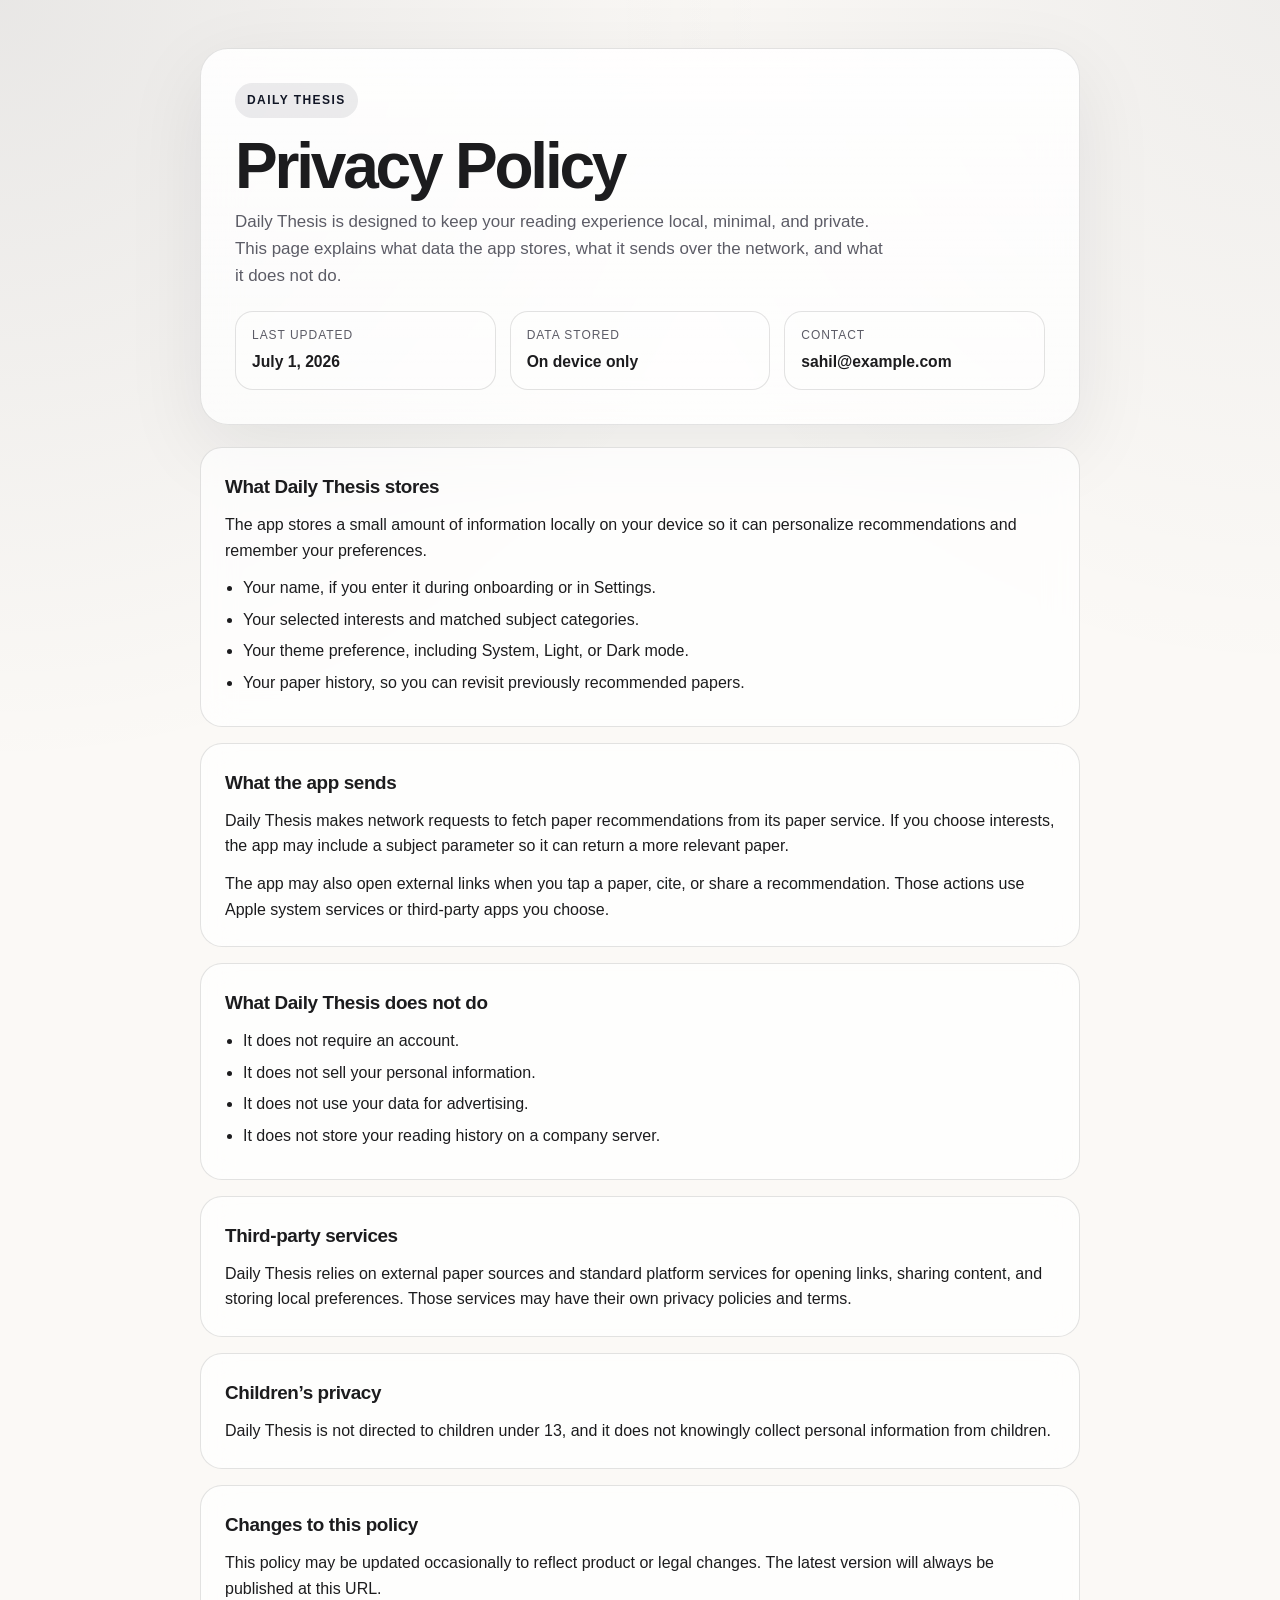
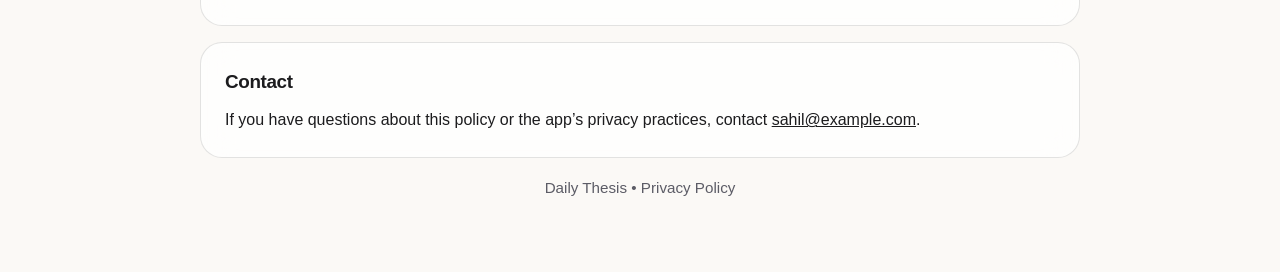
==== privacy-policy.html @ 1da26eee "Add Windows runner support with DPI awareness and console output - Created a manifest file for the W" ====
<!doctype html>
<html lang="en">
  <head>
    <meta charset="utf-8" />
    <meta name="viewport" content="width=device-width, initial-scale=1" />
    <meta name="color-scheme" content="light dark" />
    <title>Daily Thesis Privacy Policy</title>
    <style>
      :root {
        --bg: #fbf9f6;
        --panel: rgba(255, 255, 255, 0.72);
        --panel-strong: rgba(255, 255, 255, 0.9);
        --text: #1c1c1e;
        --muted: #5c5c66;
        --line: rgba(28, 28, 30, 0.12);
        --accent: #111625;
        --accent-soft: rgba(17, 22, 37, 0.08);
        --shadow: 0 24px 80px rgba(17, 22, 37, 0.08);
      }

      @media (prefers-color-scheme: dark) {
        :root {
          --bg: #0f1115;
          --panel: rgba(22, 26, 33, 0.78);
          --panel-strong: rgba(22, 26, 33, 0.94);
          --text: #f4f5f7;
          --muted: #b3bac7;
          --line: rgba(244, 245, 247, 0.12);
          --accent: #f4f5f7;
          --accent-soft: rgba(244, 245, 247, 0.08);
          --shadow: 0 24px 80px rgba(0, 0, 0, 0.35);
        }
      }

      * {
        box-sizing: border-box;
      }

      html {
        background:
          radial-gradient(
            circle at top left,
            rgba(17, 22, 37, 0.08),
            transparent 34%
          ),
          radial-gradient(
            circle at top right,
            rgba(17, 22, 37, 0.05),
            transparent 30%
          ),
          var(--bg);
      }

      body {
        margin: 0;
        min-height: 100vh;
        font-family:
          -apple-system, BlinkMacSystemFont, "Segoe UI", Roboto, Helvetica,
          Arial, sans-serif;
        color: var(--text);
        line-height: 1.6;
        background: transparent;
      }

      .wrap {
        max-width: 920px;
        margin: 0 auto;
        padding: 48px 20px 72px;
      }

      .hero {
        position: relative;
        overflow: hidden;
        border: 1px solid var(--line);
        border-radius: 28px;
        background: linear-gradient(180deg, var(--panel-strong), var(--panel));
        box-shadow: var(--shadow);
        padding: 34px;
        margin-bottom: 22px;
        backdrop-filter: blur(18px);
        -webkit-backdrop-filter: blur(18px);
      }

      .eyebrow {
        display: inline-flex;
        align-items: center;
        gap: 8px;
        padding: 8px 12px;
        border-radius: 999px;
        background: var(--accent-soft);
        color: var(--accent);
        font-size: 12px;
        font-weight: 700;
        letter-spacing: 0.12em;
        text-transform: uppercase;
      }

      h1 {
        margin: 18px 0 10px;
        font-size: clamp(2.4rem, 5vw, 4.6rem);
        line-height: 0.96;
        letter-spacing: -0.05em;
      }

      .lead {
        max-width: 70ch;
        margin: 0;
        font-size: 1.06rem;
        color: var(--muted);
      }

      .meta {
        display: grid;
        grid-template-columns: repeat(3, minmax(0, 1fr));
        gap: 14px;
        margin-top: 22px;
      }

      .meta-card {
        border: 1px solid var(--line);
        border-radius: 18px;
        padding: 14px 16px;
        background: rgba(255, 255, 255, 0.26);
      }

      @media (prefers-color-scheme: dark) {
        .meta-card {
          background: rgba(255, 255, 255, 0.03);
        }
      }

      .meta-card .label {
        display: block;
        margin-bottom: 4px;
        font-size: 12px;
        color: var(--muted);
        text-transform: uppercase;
        letter-spacing: 0.08em;
      }

      .meta-card strong {
        font-size: 0.98rem;
        color: var(--text);
      }

      .content {
        display: grid;
        gap: 16px;
      }

      .section {
        border: 1px solid var(--line);
        border-radius: 22px;
        background: var(--panel);
        padding: 24px;
        backdrop-filter: blur(16px);
        -webkit-backdrop-filter: blur(16px);
      }

      h2 {
        margin: 0 0 10px;
        font-size: 1.18rem;
        letter-spacing: -0.02em;
      }

      p {
        margin: 0 0 12px;
      }
      p:last-child {
        margin-bottom: 0;
      }

      ul {
        margin: 0;
        padding-left: 18px;
      }

      li {
        margin: 6px 0;
      }

      a {
        color: inherit;
      }

      .footer {
        margin-top: 18px;
        color: var(--muted);
        font-size: 0.95rem;
        text-align: center;
      }

      @media (max-width: 720px) {
        .wrap {
          padding: 22px 14px 36px;
        }
        .hero,
        .section {
          padding: 20px;
          border-radius: 22px;
        }
        .meta {
          grid-template-columns: 1fr;
        }
      }
    </style>
  </head>
  <body>
    <main class="wrap">
      <section class="hero" aria-labelledby="title">
        <div class="eyebrow">Daily Thesis</div>
        <h1 id="title">Privacy Policy</h1>
        <p class="lead">
          Daily Thesis is designed to keep your reading experience local,
          minimal, and private. This page explains what data the app stores,
          what it sends over the network, and what it does not do.
        </p>

        <div class="meta" role="list" aria-label="Policy summary">
          <div class="meta-card" role="listitem">
            <span class="label">Last updated</span>
            <strong>July 1, 2026</strong>
          </div>
          <div class="meta-card" role="listitem">
            <span class="label">Data stored</span>
            <strong>On device only</strong>
          </div>
          <div class="meta-card" role="listitem">
            <span class="label">Contact</span>
            <strong>sahil@example.com</strong>
          </div>
        </div>
      </section>

      <div class="content">
        <section class="section">
          <h2>What Daily Thesis stores</h2>
          <p>
            The app stores a small amount of information locally on your device
            so it can personalize recommendations and remember your preferences.
          </p>
          <ul>
            <li>
              Your name, if you enter it during onboarding or in Settings.
            </li>
            <li>Your selected interests and matched subject categories.</li>
            <li>
              Your theme preference, including System, Light, or Dark mode.
            </li>
            <li>
              Your paper history, so you can revisit previously recommended
              papers.
            </li>
          </ul>
        </section>

        <section class="section">
          <h2>What the app sends</h2>
          <p>
            Daily Thesis makes network requests to fetch paper recommendations
            from its paper service. If you choose interests, the app may include
            a subject parameter so it can return a more relevant paper.
          </p>
          <p>
            The app may also open external links when you tap a paper, cite, or
            share a recommendation. Those actions use Apple system services or
            third-party apps you choose.
          </p>
        </section>

        <section class="section">
          <h2>What Daily Thesis does not do</h2>
          <ul>
            <li>It does not require an account.</li>
            <li>It does not sell your personal information.</li>
            <li>It does not use your data for advertising.</li>
            <li>It does not store your reading history on a company server.</li>
          </ul>
        </section>

        <section class="section">
          <h2>Third-party services</h2>
          <p>
            Daily Thesis relies on external paper sources and standard platform
            services for opening links, sharing content, and storing local
            preferences. Those services may have their own privacy policies and
            terms.
          </p>
        </section>

        <section class="section">
          <h2>Children’s privacy</h2>
          <p>
            Daily Thesis is not directed to children under 13, and it does not
            knowingly collect personal information from children.
          </p>
        </section>

        <section class="section">
          <h2>Changes to this policy</h2>
          <p>
            This policy may be updated occasionally to reflect product or legal
            changes. The latest version will always be published at this URL.
          </p>
        </section>

        <section class="section">
          <h2>Contact</h2>
          <p>
            If you have questions about this policy or the app’s privacy
            practices, contact
            <a href="mailto:sahil@example.com">sahil@example.com</a>.
          </p>
        </section>
      </div>

      <p class="footer">Daily Thesis • Privacy Policy</p>
    </main>
  </body>
</html>
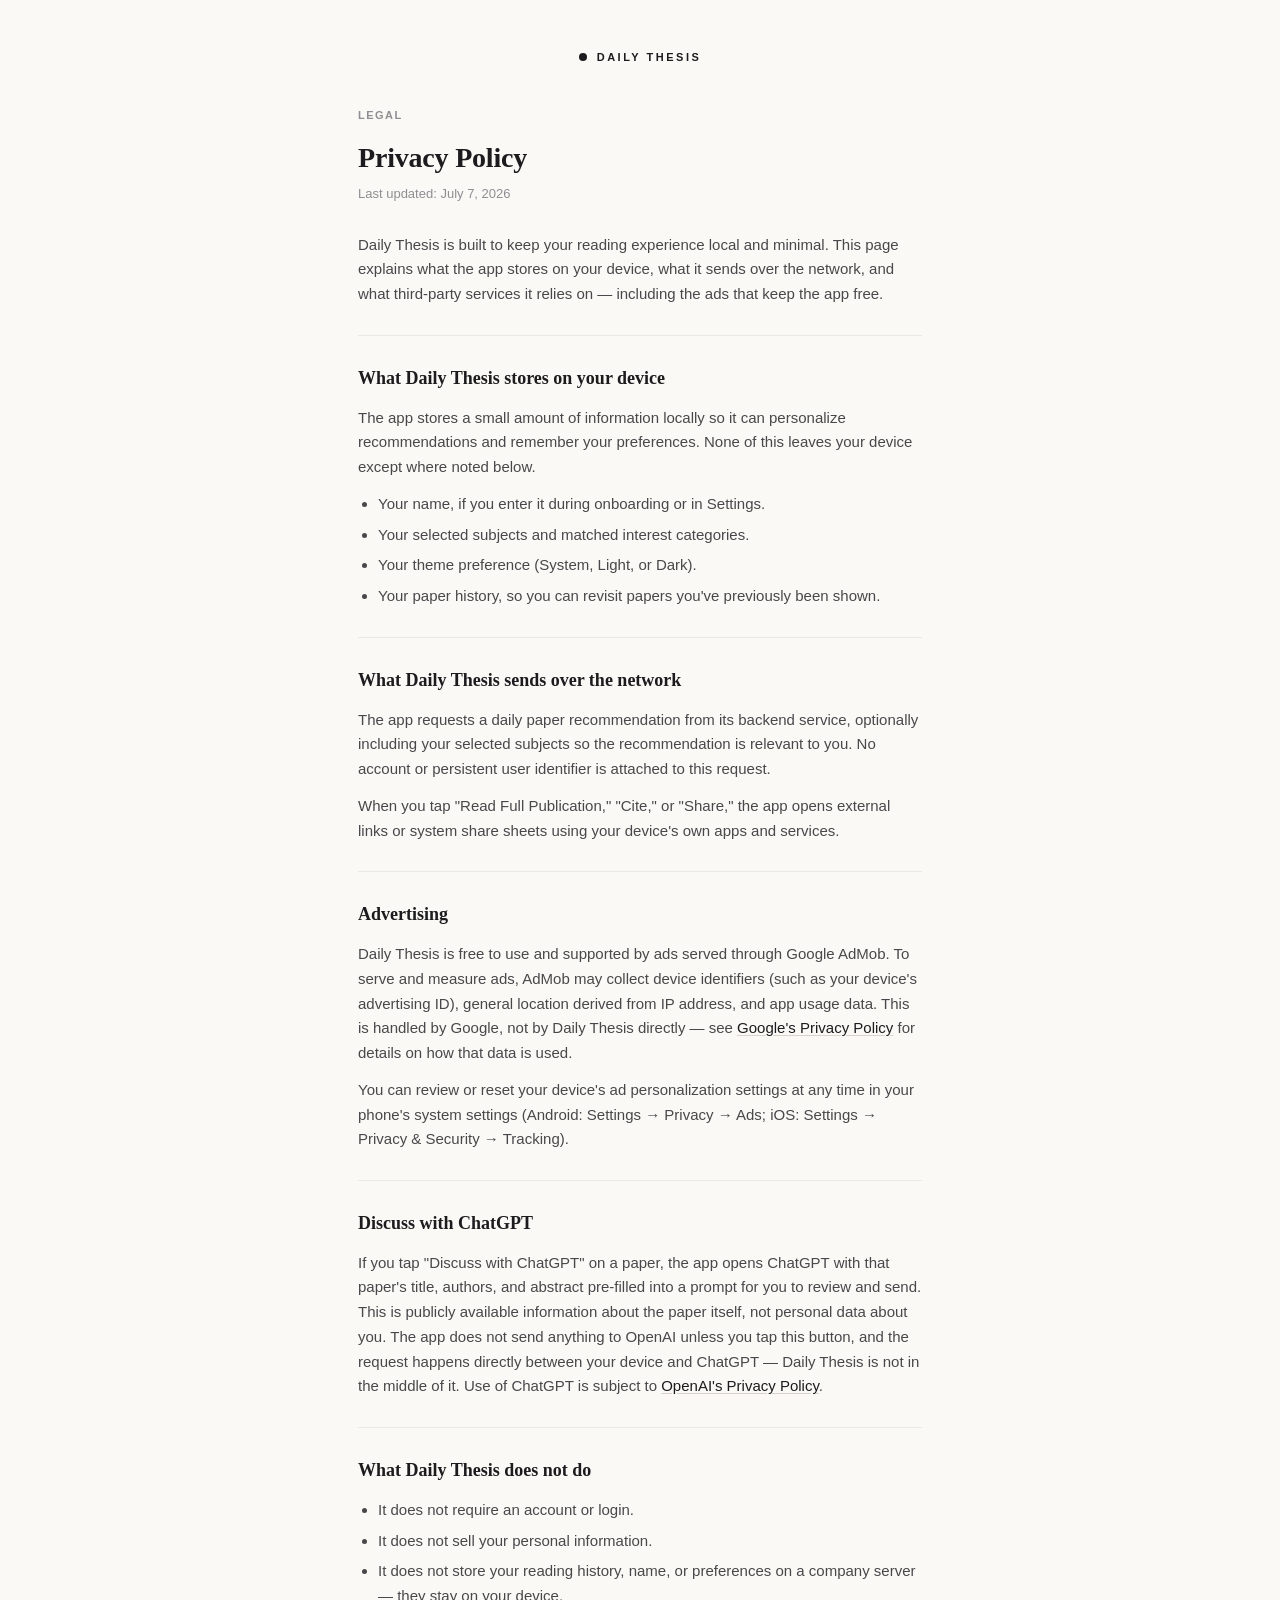
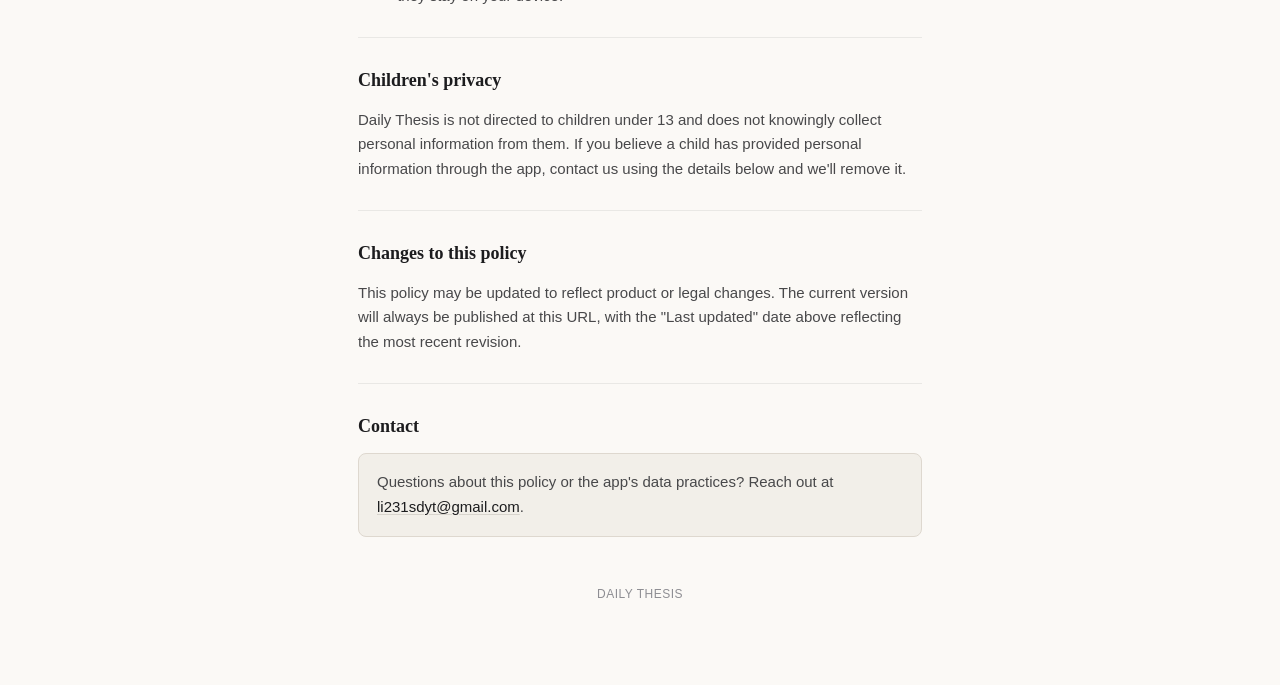
==== commit dd000067: "Update privacy-policy.html" ====
--- a/privacy-policy.html
+++ b/privacy-policy.html
@@ -4,31 +4,35 @@
     <meta charset="utf-8" />
     <meta name="viewport" content="width=device-width, initial-scale=1" />
     <meta name="color-scheme" content="light dark" />
-    <title>Daily Thesis Privacy Policy</title>
+    <title>Daily Thesis — Privacy Policy</title>
     <style>
       :root {
         --bg: #fbf9f6;
-        --panel: rgba(255, 255, 255, 0.72);
-        --panel-strong: rgba(255, 255, 255, 0.9);
+        --surface: #f2efe9;
         --text: #1c1c1e;
-        --muted: #5c5c66;
-        --line: rgba(28, 28, 30, 0.12);
-        --accent: #111625;
-        --accent-soft: rgba(17, 22, 37, 0.08);
-        --shadow: 0 24px 80px rgba(17, 22, 37, 0.08);
+        --text-secondary: #48484a;
+        --text-tertiary: #8e8e93;
+        --border: #d8d4cd;
+        --border-soft: rgba(28, 28, 30, 0.08);
+        --button-primary-bg: #1c1c1e;
+        --button-primary-text: #ffffff;
+        --button-secondary-bg: #f2efe9;
+        --button-secondary-border: #ded8cf;
       }
 
       @media (prefers-color-scheme: dark) {
         :root {
           --bg: #0f1115;
-          --panel: rgba(22, 26, 33, 0.78);
-          --panel-strong: rgba(22, 26, 33, 0.94);
+          --surface: #1a1f27;
           --text: #f4f5f7;
-          --muted: #b3bac7;
-          --line: rgba(244, 245, 247, 0.12);
-          --accent: #f4f5f7;
-          --accent-soft: rgba(244, 245, 247, 0.08);
-          --shadow: 0 24px 80px rgba(0, 0, 0, 0.35);
+          --text-secondary: #c0c5cf;
+          --text-tertiary: #8d93a0;
+          --border: #333945;
+          --border-soft: rgba(244, 245, 247, 0.08);
+          --button-primary-bg: #f4f5f7;
+          --button-primary-text: #0f1115;
+          --button-secondary-bg: #1a1f27;
+          --button-secondary-border: #333945;
         }
       }
 
@@ -36,285 +40,281 @@
         box-sizing: border-box;
       }
 
-      html {
-        background:
-          radial-gradient(
-            circle at top left,
-            rgba(17, 22, 37, 0.08),
-            transparent 34%
-          ),
-          radial-gradient(
-            circle at top right,
-            rgba(17, 22, 37, 0.05),
-            transparent 30%
-          ),
-          var(--bg);
-      }
-
+      html,
       body {
         margin: 0;
-        min-height: 100vh;
+        padding: 0;
+        background: var(--bg);
+      }
+
+      body {
         font-family:
           -apple-system, BlinkMacSystemFont, "Segoe UI", Roboto, Helvetica,
           Arial, sans-serif;
+        color: var(--text-secondary);
+        line-height: 1.65;
+      }
+
+      .wrap {
+        max-width: 620px;
+        margin: 0 auto;
+        padding: 48px 28px 80px;
+      }
+
+      /* ── App-style header: dot + letter-spaced wordmark ─────────────── */
+      .brand {
+        display: flex;
+        align-items: center;
+        justify-content: center;
+        gap: 10px;
+        margin-bottom: 40px;
+      }
+
+      .brand .dot {
+        width: 8px;
+        height: 8px;
+        border-radius: 50%;
+        background: var(--text);
+      }
+
+      .brand .wordmark {
+        font-weight: 700;
+        font-size: 11px;
+        letter-spacing: 2.5px;
         color: var(--text);
-        line-height: 1.6;
-        background: transparent;
-      }
-
-      .wrap {
-        max-width: 920px;
-        margin: 0 auto;
-        padding: 48px 20px 72px;
-      }
-
-      .hero {
-        position: relative;
-        overflow: hidden;
-        border: 1px solid var(--line);
-        border-radius: 28px;
-        background: linear-gradient(180deg, var(--panel-strong), var(--panel));
-        box-shadow: var(--shadow);
-        padding: 34px;
-        margin-bottom: 22px;
-        backdrop-filter: blur(18px);
-        -webkit-backdrop-filter: blur(18px);
-      }
-
+        text-transform: uppercase;
+      }
+
+      /* ── Eyebrow label, matches "TODAY'S INSIGHT" style in-app ──────── */
       .eyebrow {
-        display: inline-flex;
-        align-items: center;
-        gap: 8px;
-        padding: 8px 12px;
-        border-radius: 999px;
-        background: var(--accent-soft);
-        color: var(--accent);
-        font-size: 12px;
+        font-size: 11px;
         font-weight: 700;
-        letter-spacing: 0.12em;
+        letter-spacing: 1.5px;
+        color: var(--text-tertiary);
         text-transform: uppercase;
+        margin: 0 0 16px;
       }
 
       h1 {
-        margin: 18px 0 10px;
-        font-size: clamp(2.4rem, 5vw, 4.6rem);
-        line-height: 0.96;
-        letter-spacing: -0.05em;
-      }
-
-      .lead {
-        max-width: 70ch;
-        margin: 0;
-        font-size: 1.06rem;
-        color: var(--muted);
-      }
-
-      .meta {
-        display: grid;
-        grid-template-columns: repeat(3, minmax(0, 1fr));
-        gap: 14px;
-        margin-top: 22px;
-      }
-
-      .meta-card {
-        border: 1px solid var(--line);
-        border-radius: 18px;
-        padding: 14px 16px;
-        background: rgba(255, 255, 255, 0.26);
-      }
-
-      @media (prefers-color-scheme: dark) {
-        .meta-card {
-          background: rgba(255, 255, 255, 0.03);
-        }
-      }
-
-      .meta-card .label {
-        display: block;
-        margin-bottom: 4px;
-        font-size: 12px;
-        color: var(--muted);
-        text-transform: uppercase;
-        letter-spacing: 0.08em;
-      }
-
-      .meta-card strong {
-        font-size: 0.98rem;
+        font-family: Georgia, "Times New Roman", serif;
+        font-weight: 700;
+        font-size: 28px;
+        line-height: 1.25;
         color: var(--text);
-      }
-
-      .content {
-        display: grid;
-        gap: 16px;
-      }
-
-      .section {
-        border: 1px solid var(--line);
-        border-radius: 22px;
-        background: var(--panel);
-        padding: 24px;
-        backdrop-filter: blur(16px);
-        -webkit-backdrop-filter: blur(16px);
+        margin: 0 0 8px;
+        letter-spacing: -0.2px;
+      }
+
+      .updated {
+        font-size: 13px;
+        color: var(--text-tertiary);
+        margin: 0 0 28px;
+      }
+
+      hr {
+        border: none;
+        border-top: 0.75px solid var(--border-soft);
+        margin: 28px 0;
       }
 
       h2 {
-        margin: 0 0 10px;
-        font-size: 1.18rem;
-        letter-spacing: -0.02em;
+        font-family: Georgia, "Times New Roman", serif;
+        font-weight: 700;
+        font-size: 18px;
+        color: var(--text);
+        margin: 0 0 12px;
       }
 
       p {
+        font-size: 15px;
+        color: var(--text-secondary);
         margin: 0 0 12px;
       }
+
       p:last-child {
         margin-bottom: 0;
       }
 
       ul {
+        margin: 0 0 12px;
+        padding-left: 20px;
+      }
+
+      ul:last-child {
+        margin-bottom: 0;
+      }
+
+      li {
+        font-size: 15px;
+        color: var(--text-secondary);
+        margin: 6px 0;
+      }
+
+      a {
+        color: var(--text);
+        text-decoration: underline;
+        text-decoration-color: var(--border);
+        text-underline-offset: 2px;
+      }
+
+      a:hover {
+        text-decoration-color: var(--text);
+      }
+
+      .contact-card {
+        background: var(--button-secondary-bg);
+        border: 1px solid var(--button-secondary-border);
+        border-radius: 8px;
+        padding: 16px 18px;
+        margin-top: 8px;
+      }
+
+      .contact-card p {
         margin: 0;
-        padding-left: 18px;
-      }
-
-      li {
-        margin: 6px 0;
-      }
-
-      a {
-        color: inherit;
       }
 
       .footer {
-        margin-top: 18px;
-        color: var(--muted);
-        font-size: 0.95rem;
+        margin-top: 48px;
         text-align: center;
-      }
-
-      @media (max-width: 720px) {
+        font-size: 12px;
+        letter-spacing: 0.5px;
+        color: var(--text-tertiary);
+        text-transform: uppercase;
+      }
+
+      @media (max-width: 480px) {
         .wrap {
-          padding: 22px 14px 36px;
-        }
-        .hero,
-        .section {
-          padding: 20px;
-          border-radius: 22px;
-        }
-        .meta {
-          grid-template-columns: 1fr;
+          padding: 36px 20px 60px;
         }
       }
     </style>
   </head>
   <body>
     <main class="wrap">
-      <section class="hero" aria-labelledby="title">
-        <div class="eyebrow">Daily Thesis</div>
-        <h1 id="title">Privacy Policy</h1>
-        <p class="lead">
-          Daily Thesis is designed to keep your reading experience local,
-          minimal, and private. This page explains what data the app stores,
-          what it sends over the network, and what it does not do.
+      <div class="brand">
+        <span class="dot"></span>
+        <span class="wordmark">Daily Thesis</span>
+      </div>
+
+      <p class="eyebrow">Legal</p>
+      <h1>Privacy Policy</h1>
+      <p class="updated">Last updated: July 7, 2026</p>
+
+      <p>
+        Daily Thesis is built to keep your reading experience local and
+        minimal. This page explains what the app stores on your device, what
+        it sends over the network, and what third-party services it relies
+        on — including the ads that keep the app free.
+      </p>
+
+      <hr />
+
+      <h2>What Daily Thesis stores on your device</h2>
+      <p>
+        The app stores a small amount of information locally so it can
+        personalize recommendations and remember your preferences. None of
+        this leaves your device except where noted below.
+      </p>
+      <ul>
+        <li>Your name, if you enter it during onboarding or in Settings.</li>
+        <li>Your selected subjects and matched interest categories.</li>
+        <li>Your theme preference (System, Light, or Dark).</li>
+        <li>
+          Your paper history, so you can revisit papers you've previously
+          been shown.
+        </li>
+      </ul>
+
+      <hr />
+
+      <h2>What Daily Thesis sends over the network</h2>
+      <p>
+        The app requests a daily paper recommendation from its backend
+        service, optionally including your selected subjects so the
+        recommendation is relevant to you. No account or persistent user
+        identifier is attached to this request.
+      </p>
+      <p>
+        When you tap "Read Full Publication," "Cite," or "Share," the app
+        opens external links or system share sheets using your device's own
+        apps and services.
+      </p>
+
+      <hr />
+
+      <h2>Advertising</h2>
+      <p>
+        Daily Thesis is free to use and supported by ads served through
+        Google AdMob. To serve and measure ads, AdMob may collect device
+        identifiers (such as your device's advertising ID), general location
+        derived from IP address, and app usage data. This is handled by
+        Google, not by Daily Thesis directly — see
+        <a href="https://policies.google.com/privacy" target="_blank" rel="noopener">Google's Privacy Policy</a>
+        for details on how that data is used.
+      </p>
+      <p>
+        You can review or reset your device's ad personalization settings at
+        any time in your phone's system settings (Android: Settings → Privacy
+        → Ads; iOS: Settings → Privacy &amp; Security → Tracking).
+      </p>
+
+      <hr />
+
+      <h2>Discuss with ChatGPT</h2>
+      <p>
+        If you tap "Discuss with ChatGPT" on a paper, the app opens
+        ChatGPT with that paper's title, authors, and abstract pre-filled
+        into a prompt for you to review and send. This is publicly available
+        information about the paper itself, not personal data about you. The
+        app does not send anything to OpenAI unless you tap this button, and
+        the request happens directly between your device and ChatGPT — Daily
+        Thesis is not in the middle of it. Use of ChatGPT is subject to
+        <a href="https://openai.com/policies/privacy-policy" target="_blank" rel="noopener">OpenAI's Privacy Policy</a>.
+      </p>
+
+      <hr />
+
+      <h2>What Daily Thesis does not do</h2>
+      <ul>
+        <li>It does not require an account or login.</li>
+        <li>It does not sell your personal information.</li>
+        <li>
+          It does not store your reading history, name, or preferences on a
+          company server — they stay on your device.
+        </li>
+      </ul>
+
+      <hr />
+
+      <h2>Children's privacy</h2>
+      <p>
+        Daily Thesis is not directed to children under 13 and does not
+        knowingly collect personal information from them. If you believe a
+        child has provided personal information through the app, contact us
+        using the details below and we'll remove it.
+      </p>
+
+      <hr />
+
+      <h2>Changes to this policy</h2>
+      <p>
+        This policy may be updated to reflect product or legal changes. The
+        current version will always be published at this URL, with the "Last
+        updated" date above reflecting the most recent revision.
+      </p>
+
+      <hr />
+
+      <h2>Contact</h2>
+      <div class="contact-card">
+        <p>
+          Questions about this policy or the app's data practices? Reach out
+          at
+          <a href="mailto:li231sdyt@gmail.com">li231sdyt@gmail.com</a>.
         </p>
-
-        <div class="meta" role="list" aria-label="Policy summary">
-          <div class="meta-card" role="listitem">
-            <span class="label">Last updated</span>
-            <strong>July 1, 2026</strong>
-          </div>
-          <div class="meta-card" role="listitem">
-            <span class="label">Data stored</span>
-            <strong>On device only</strong>
-          </div>
-          <div class="meta-card" role="listitem">
-            <span class="label">Contact</span>
-            <strong>sahil@example.com</strong>
-          </div>
-        </div>
-      </section>
-
-      <div class="content">
-        <section class="section">
-          <h2>What Daily Thesis stores</h2>
-          <p>
-            The app stores a small amount of information locally on your device
-            so it can personalize recommendations and remember your preferences.
-          </p>
-          <ul>
-            <li>
-              Your name, if you enter it during onboarding or in Settings.
-            </li>
-            <li>Your selected interests and matched subject categories.</li>
-            <li>
-              Your theme preference, including System, Light, or Dark mode.
-            </li>
-            <li>
-              Your paper history, so you can revisit previously recommended
-              papers.
-            </li>
-          </ul>
-        </section>
-
-        <section class="section">
-          <h2>What the app sends</h2>
-          <p>
-            Daily Thesis makes network requests to fetch paper recommendations
-            from its paper service. If you choose interests, the app may include
-            a subject parameter so it can return a more relevant paper.
-          </p>
-          <p>
-            The app may also open external links when you tap a paper, cite, or
-            share a recommendation. Those actions use Apple system services or
-            third-party apps you choose.
-          </p>
-        </section>
-
-        <section class="section">
-          <h2>What Daily Thesis does not do</h2>
-          <ul>
-            <li>It does not require an account.</li>
-            <li>It does not sell your personal information.</li>
-            <li>It does not use your data for advertising.</li>
-            <li>It does not store your reading history on a company server.</li>
-          </ul>
-        </section>
-
-        <section class="section">
-          <h2>Third-party services</h2>
-          <p>
-            Daily Thesis relies on external paper sources and standard platform
-            services for opening links, sharing content, and storing local
-            preferences. Those services may have their own privacy policies and
-            terms.
-          </p>
-        </section>
-
-        <section class="section">
-          <h2>Children’s privacy</h2>
-          <p>
-            Daily Thesis is not directed to children under 13, and it does not
-            knowingly collect personal information from children.
-          </p>
-        </section>
-
-        <section class="section">
-          <h2>Changes to this policy</h2>
-          <p>
-            This policy may be updated occasionally to reflect product or legal
-            changes. The latest version will always be published at this URL.
-          </p>
-        </section>
-
-        <section class="section">
-          <h2>Contact</h2>
-          <p>
-            If you have questions about this policy or the app’s privacy
-            practices, contact
-            <a href="mailto:sahil@example.com">sahil@example.com</a>.
-          </p>
-        </section>
       </div>
 
-      <p class="footer">Daily Thesis • Privacy Policy</p>
+      <p class="footer">Daily Thesis</p>
     </main>
   </body>
 </html>
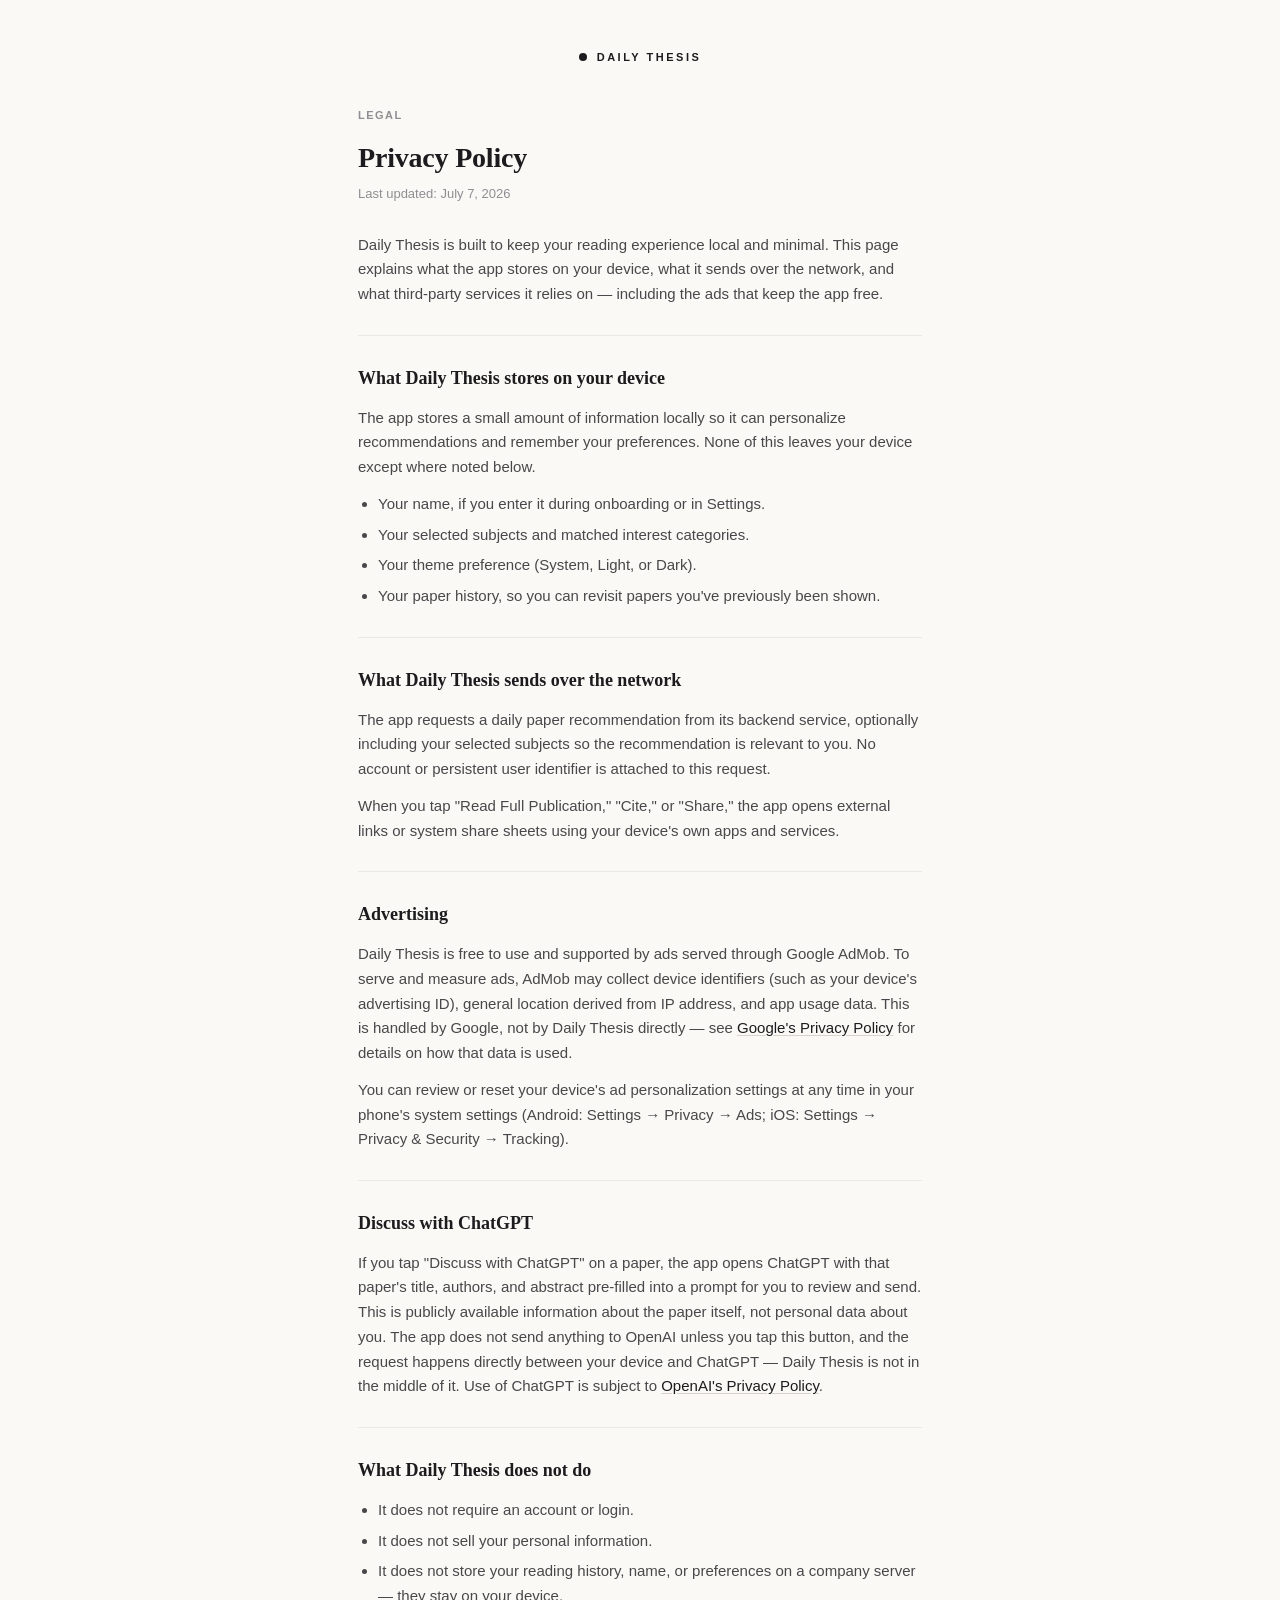
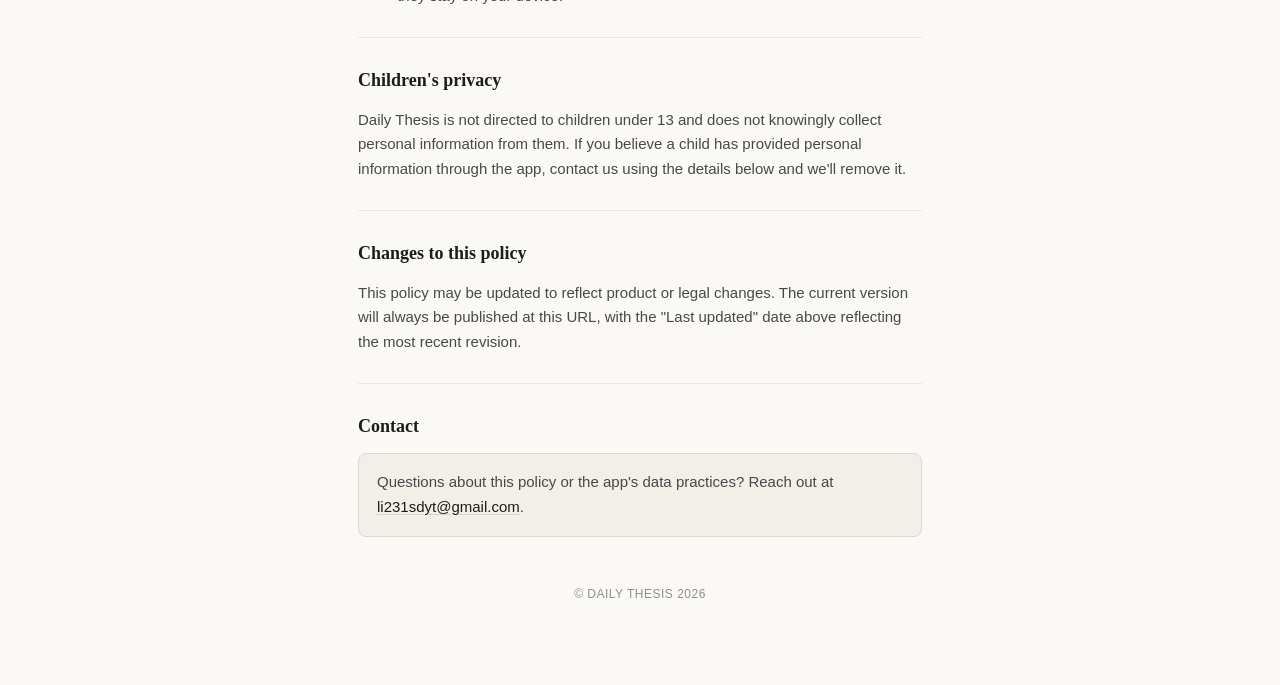
==== commit 6974ee71: "Update privacy-policy.html" ====
--- a/privacy-policy.html
+++ b/privacy-policy.html
@@ -314,7 +314,7 @@
         </p>
       </div>
 
-      <p class="footer">Daily Thesis</p>
+      <p class="footer">© Daily Thesis 2026</p>
     </main>
   </body>
 </html>
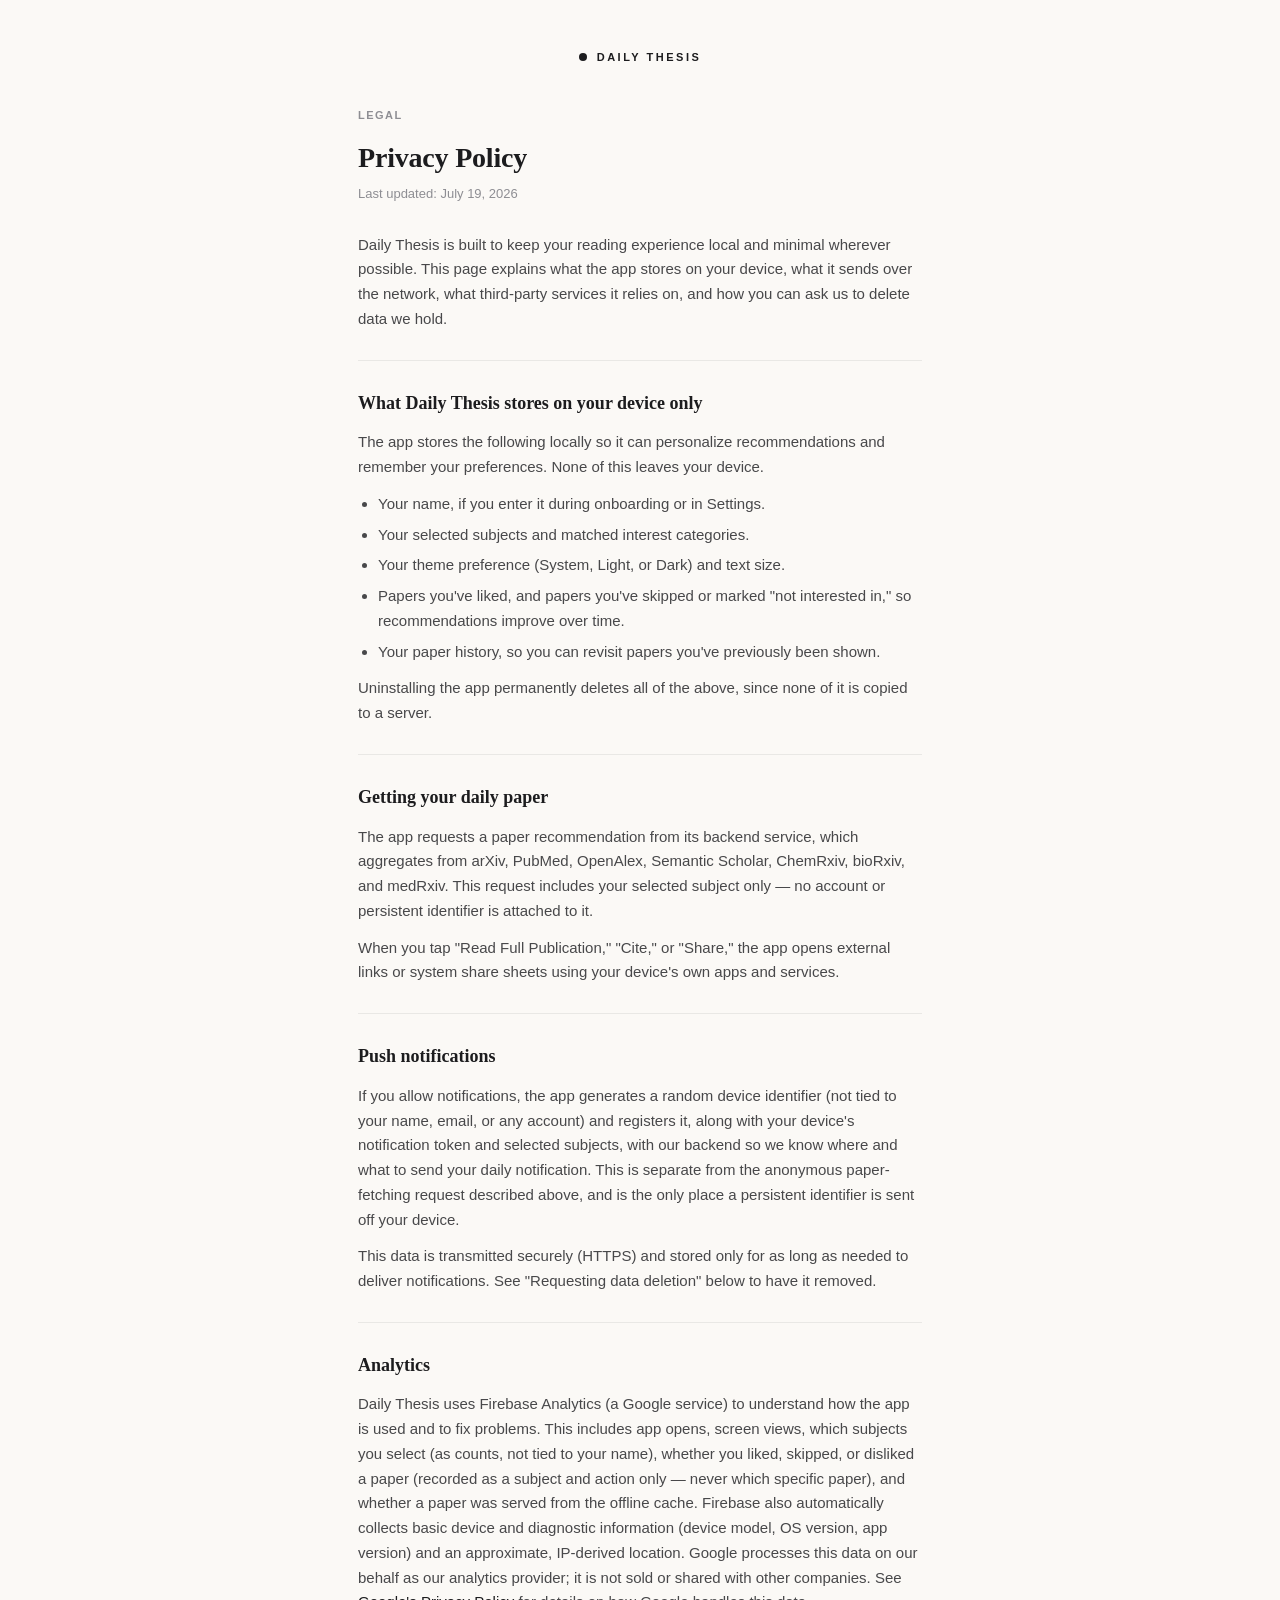
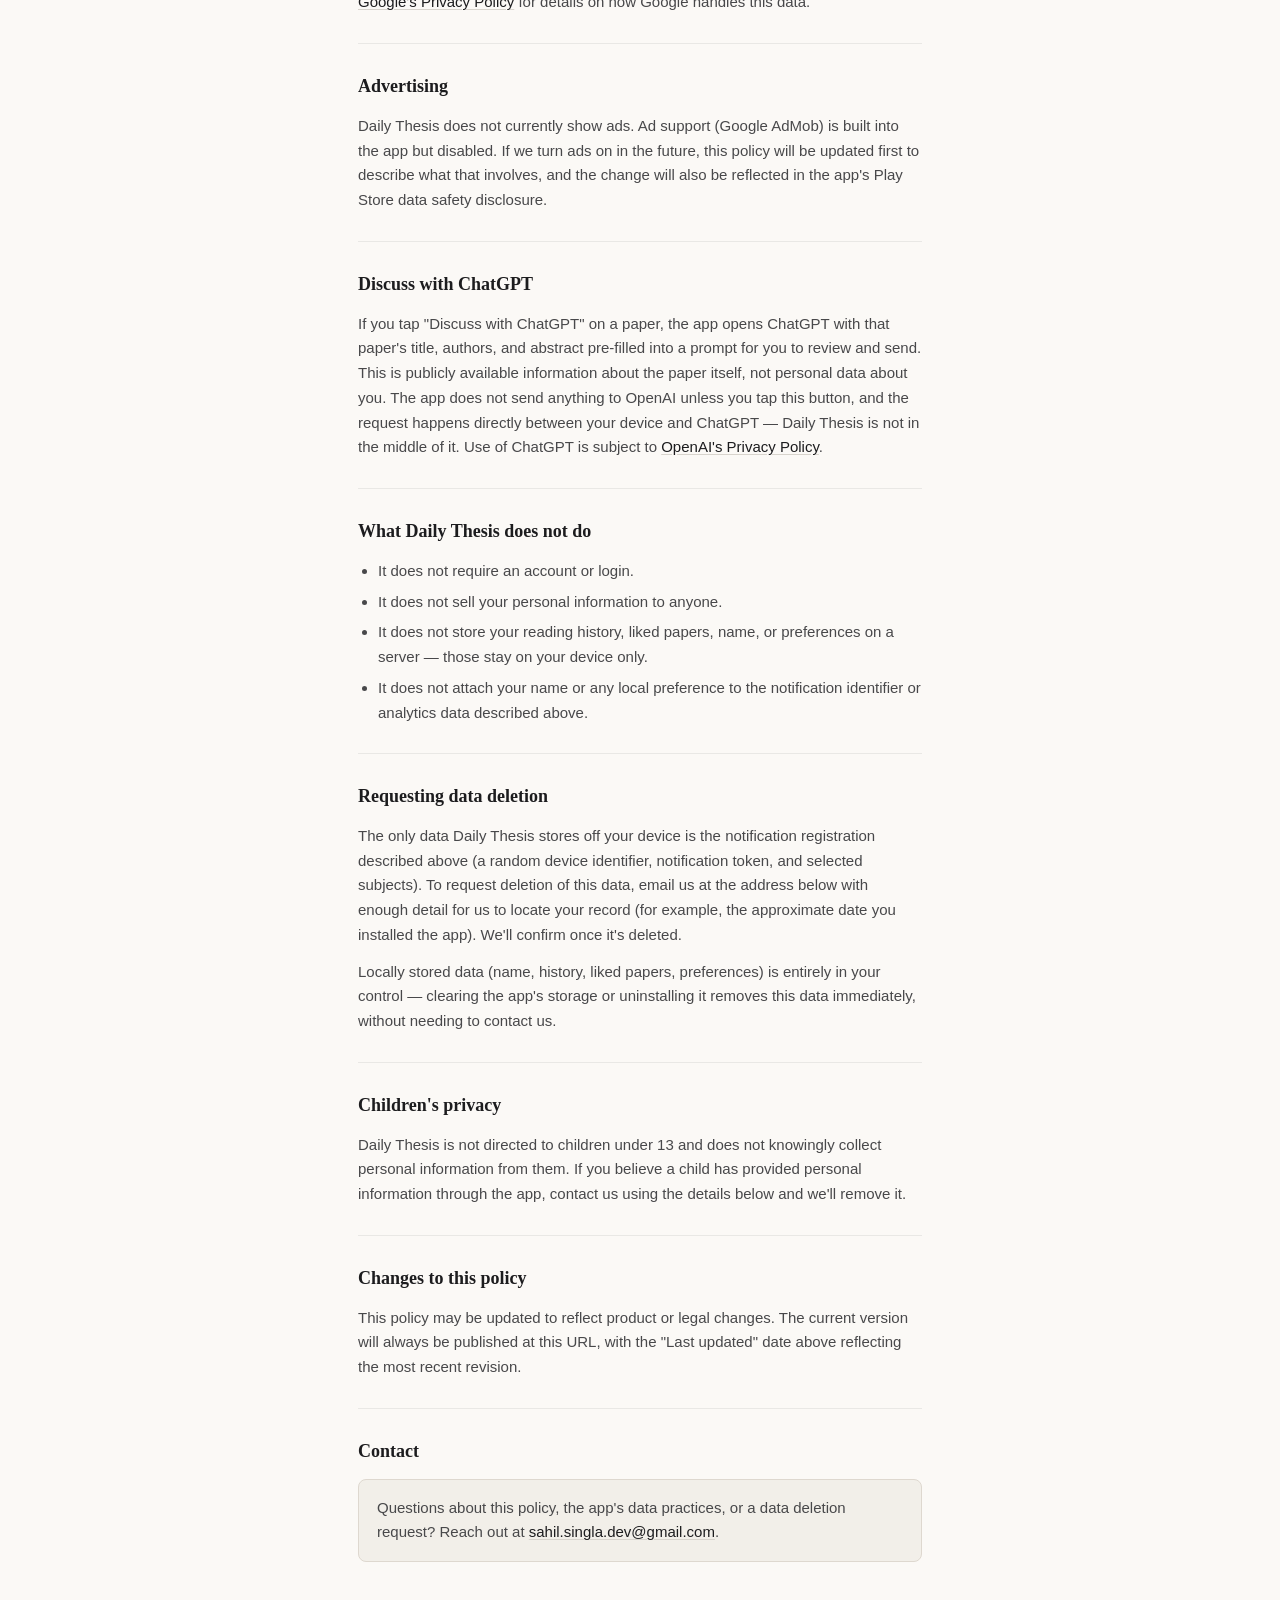
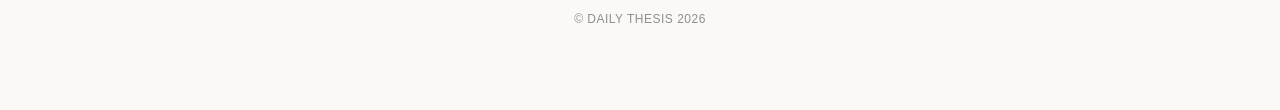
==== commit e28d44a9: "Update privacy-policy.html" ====
--- a/privacy-policy.html
+++ b/privacy-policy.html
@@ -198,41 +198,50 @@
 
       <p class="eyebrow">Legal</p>
       <h1>Privacy Policy</h1>
-      <p class="updated">Last updated: July 7, 2026</p>
+      <p class="updated">Last updated: July 19, 2026</p>
 
       <p>
         Daily Thesis is built to keep your reading experience local and
-        minimal. This page explains what the app stores on your device, what
-        it sends over the network, and what third-party services it relies
-        on — including the ads that keep the app free.
-      </p>
-
-      <hr />
-
-      <h2>What Daily Thesis stores on your device</h2>
-      <p>
-        The app stores a small amount of information locally so it can
-        personalize recommendations and remember your preferences. None of
-        this leaves your device except where noted below.
+        minimal wherever possible. This page explains what the app stores on
+        your device, what it sends over the network, what third-party
+        services it relies on, and how you can ask us to delete data we hold.
+      </p>
+
+      <hr />
+
+      <h2>What Daily Thesis stores on your device only</h2>
+      <p>
+        The app stores the following locally so it can personalize
+        recommendations and remember your preferences. None of this leaves
+        your device.
       </p>
       <ul>
         <li>Your name, if you enter it during onboarding or in Settings.</li>
         <li>Your selected subjects and matched interest categories.</li>
-        <li>Your theme preference (System, Light, or Dark).</li>
+        <li>Your theme preference (System, Light, or Dark) and text size.</li>
+        <li>
+          Papers you've liked, and papers you've skipped or marked "not
+          interested in," so recommendations improve over time.
+        </li>
         <li>
           Your paper history, so you can revisit papers you've previously
           been shown.
         </li>
       </ul>
-
-      <hr />
-
-      <h2>What Daily Thesis sends over the network</h2>
-      <p>
-        The app requests a daily paper recommendation from its backend
-        service, optionally including your selected subjects so the
-        recommendation is relevant to you. No account or persistent user
-        identifier is attached to this request.
+      <p>
+        Uninstalling the app permanently deletes all of the above, since none
+        of it is copied to a server.
+      </p>
+
+      <hr />
+
+      <h2>Getting your daily paper</h2>
+      <p>
+        The app requests a paper recommendation from its backend service,
+        which aggregates from arXiv, PubMed, OpenAlex, Semantic Scholar,
+        ChemRxiv, bioRxiv, and medRxiv. This request includes your selected
+        subject only — no account or persistent identifier is attached to
+        it.
       </p>
       <p>
         When you tap "Read Full Publication," "Cite," or "Share," the app
@@ -242,29 +251,59 @@
 
       <hr />
 
+      <h2>Push notifications</h2>
+      <p>
+        If you allow notifications, the app generates a random device
+        identifier (not tied to your name, email, or any account) and
+        registers it, along with your device's notification token and
+        selected subjects, with our backend so we know where and what to
+        send your daily notification. This is separate from the anonymous
+        paper-fetching request described above, and is the only place a
+        persistent identifier is sent off your device.
+      </p>
+      <p>
+        This data is transmitted securely (HTTPS) and stored only for as
+        long as needed to deliver notifications. See "Requesting data
+        deletion" below to have it removed.
+      </p>
+
+      <hr />
+
+      <h2>Analytics</h2>
+      <p>
+        Daily Thesis uses Firebase Analytics (a Google service) to
+        understand how the app is used and to fix problems. This includes
+        app opens, screen views, which subjects you select (as counts, not
+        tied to your name), whether you liked, skipped, or disliked a paper
+        (recorded as a subject and action only — never which specific
+        paper), and whether a paper was served from the offline cache.
+        Firebase also automatically collects basic device and diagnostic
+        information (device model, OS version, app version) and an
+        approximate, IP-derived location. Google processes this data on our
+        behalf as our analytics provider; it is not sold or shared with
+        other companies. See
+        <a href="https://policies.google.com/privacy" target="_blank" rel="noopener">Google's Privacy Policy</a>
+        for details on how Google handles this data.
+      </p>
+
+      <hr />
+
       <h2>Advertising</h2>
       <p>
-        Daily Thesis is free to use and supported by ads served through
-        Google AdMob. To serve and measure ads, AdMob may collect device
-        identifiers (such as your device's advertising ID), general location
-        derived from IP address, and app usage data. This is handled by
-        Google, not by Daily Thesis directly — see
-        <a href="https://policies.google.com/privacy" target="_blank" rel="noopener">Google's Privacy Policy</a>
-        for details on how that data is used.
-      </p>
-      <p>
-        You can review or reset your device's ad personalization settings at
-        any time in your phone's system settings (Android: Settings → Privacy
-        → Ads; iOS: Settings → Privacy &amp; Security → Tracking).
+        Daily Thesis does not currently show ads. Ad support (Google AdMob)
+        is built into the app but disabled. If we turn ads on in the future,
+        this policy will be updated first to describe what that involves,
+        and the change will also be reflected in the app's Play Store data
+        safety disclosure.
       </p>
 
       <hr />
 
       <h2>Discuss with ChatGPT</h2>
       <p>
-        If you tap "Discuss with ChatGPT" on a paper, the app opens
-        ChatGPT with that paper's title, authors, and abstract pre-filled
-        into a prompt for you to review and send. This is publicly available
+        If you tap "Discuss with ChatGPT" on a paper, the app opens ChatGPT
+        with that paper's title, authors, and abstract pre-filled into a
+        prompt for you to review and send. This is publicly available
         information about the paper itself, not personal data about you. The
         app does not send anything to OpenAI unless you tap this button, and
         the request happens directly between your device and ChatGPT — Daily
@@ -277,12 +316,34 @@
       <h2>What Daily Thesis does not do</h2>
       <ul>
         <li>It does not require an account or login.</li>
-        <li>It does not sell your personal information.</li>
+        <li>It does not sell your personal information to anyone.</li>
         <li>
-          It does not store your reading history, name, or preferences on a
-          company server — they stay on your device.
+          It does not store your reading history, liked papers, name, or
+          preferences on a server — those stay on your device only.
+        </li>
+        <li>
+          It does not attach your name or any local preference to the
+          notification identifier or analytics data described above.
         </li>
       </ul>
+
+      <hr />
+
+      <h2>Requesting data deletion</h2>
+      <p>
+        The only data Daily Thesis stores off your device is the
+        notification registration described above (a random device
+        identifier, notification token, and selected subjects). To request
+        deletion of this data, email us at the address below with enough
+        detail for us to locate your record (for example, the approximate
+        date you installed the app). We'll confirm once it's deleted.
+      </p>
+      <p>
+        Locally stored data (name, history, liked papers, preferences) is
+        entirely in your control — clearing the app's storage or
+        uninstalling it removes this data immediately, without needing to
+        contact us.
+      </p>
 
       <hr />
 
@@ -308,9 +369,9 @@
       <h2>Contact</h2>
       <div class="contact-card">
         <p>
-          Questions about this policy or the app's data practices? Reach out
-          at
-          <a href="mailto:li231sdyt@gmail.com">li231sdyt@gmail.com</a>.
+          Questions about this policy, the app's data practices, or a data
+          deletion request? Reach out at
+          <a href="mailto:sahil.singla.dev@gmail.com">sahil.singla.dev@gmail.com</a>.
         </p>
       </div>
 
